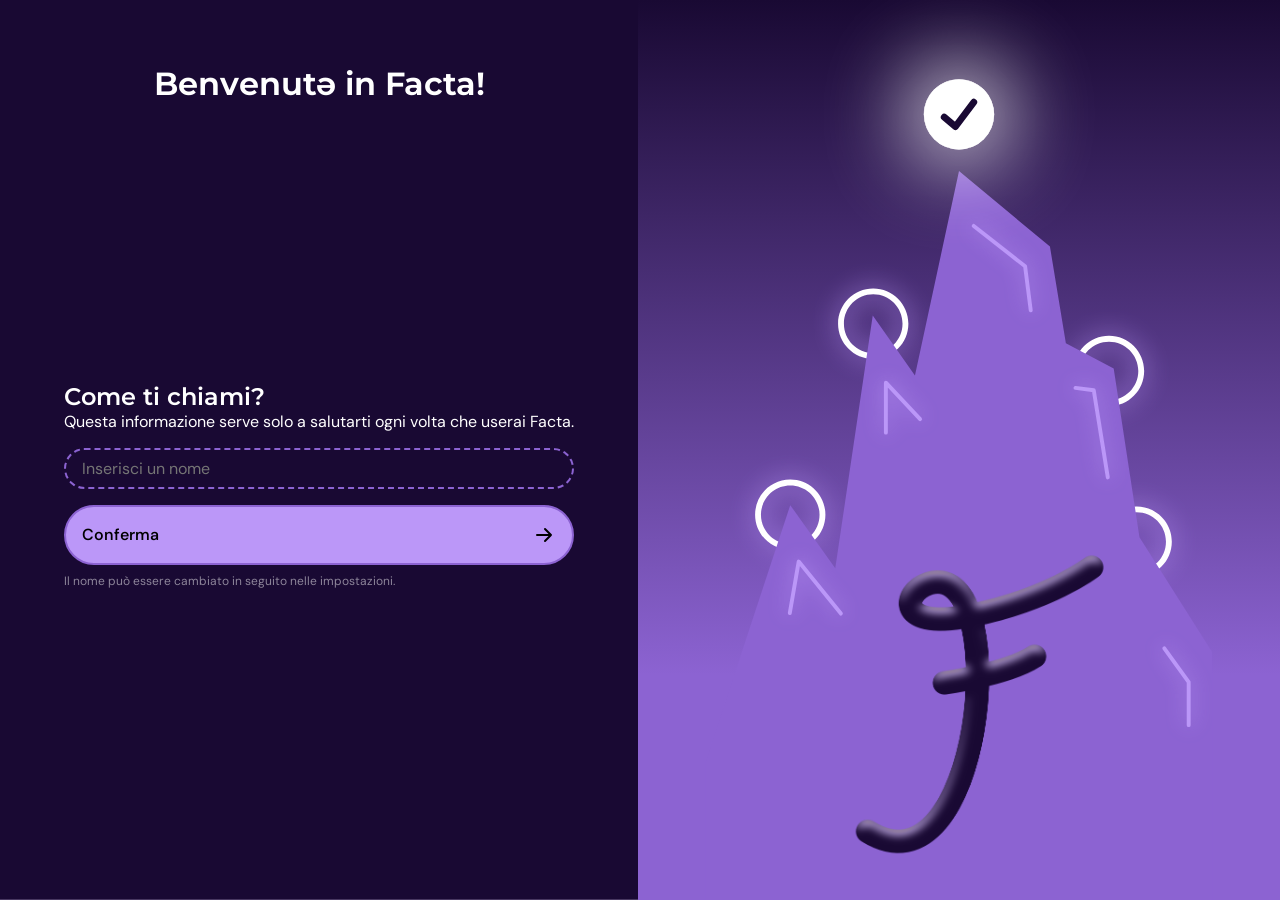
==== index.html @ 47127ba1 "refactor: reorganize buttons" ====
<!DOCTYPE html>
<html lang="it">
<head>
    <meta charset="UTF-8">
    <meta name="viewport" content="width=device-width, initial-scale=1.0">
    <title>Facta - Task</title>
    <link rel="stylesheet" href="style.css">
    <link rel="preconnect" href="https://fonts.googleapis.com">
    <link rel="preconnect" href="https://fonts.gstatic.com" crossorigin>
    <!--Montserrat-->
    <link href="https://fonts.googleapis.com/css2?family=Montserrat:ital,wght@0,100..900;1,100..900&family=Space+Mono:ital,wght@0,400;0,700;1,400;1,700&display=swap" rel="stylesheet">
    <!--DM Sans-->
    <link href="https://fonts.googleapis.com/css2?family=DM+Sans:ital,opsz,wght@0,9..40,100..1000;1,9..40,100..1000&family=Montserrat:ital,wght@0,100..900;1,100..900&family=Space+Mono:ital,wght@0,400;0,700;1,400;1,700&display=swap" rel="stylesheet">
</head>
<body id="indexPage">
    <div class="bar bar-top" id="barTop">
        <div id="greetEncourageDiv">
            <h1><span id="greeting">Se vedi questo testo qualcosa è andato storto :D</span><span id="name"></span>,</h1>
            <span id="encouragement">Comincia a completare le tue task!</span>
        </div>
    </div>

    <div class="main" id="taskView"></div>
    <div class="main" style="display: none; gap: 16px; padding-top: 32px;" id="emptyListView">
        <div class="box box-danger" style="background: linear-gradient(color-mix(in srgb, var(--danger) 25%, transparent), transparent);">
            <p>Le task vengono salvate localmente e non sono sincronizzate con altri dispositivi, nessuno può accedervi.</p>
            <p style="color: var(--danger); margin-top: -8px;">Cancellando la cronologia è possibile che i dati vengano eliminati.</p>
        </div>
        <div class="box box-empty">
            <p style="color: var(--accent);">Aggiungi una task per visualizzarla qui</p>
        </div>
    </div>

    <div class="bar bar-bottom" style="flex-direction: row;" id="barBottom">
        <button class="button button-primary" id="buttonTaskNew">
            <span>Aggiungi una task</span>
            <span style="display: flex;"><img src="assets/plus primary.svg" alt=""></span>
        </button>
        <div style="flex: 1; display: none; flex-direction: column;" id="inputTaskNewDiv">
            <input type="text" id="inputTaskNew" placeholder="Inserisci la task">
            <span class="text-info" style="color: var(--danger-accent); margin-top: 4px; display: none;" id="errorTaskEmpty">La task è vuota! Prova a scrivere qualcosa.</span>
        </div>
        <button class="button button-secondary" id="buttonSettings">
            <img src="assets/settings secondary.svg" alt="Apri le impostazioni">
        </button>
        <button class="button button-secondary" style="display: none;" id="buttonTaskCancel">
            <img src="assets/cancel secondary.svg" alt="Annulla inserimento task">
        </button>
    </div>

    <script src="taskStore.js"></script>
    <script src="index.js"></script>
</body>
</html>
---- style.css ----
/* -------------------------------- SECTIONS -------------------------------- */
/*     Tokens · Hover · Base · Layout · Task · Checkbox · Buttons · Input     */
/* -------------------------------------------------------------------------- */

* {
    margin: 0;
}

/* --------------------------------- TOKENS --------------------------------- */

:root {
    --bg:           #190933;
    --accent:       #8C63D2;
    --primary:      #BB97F8;
    --secondary:    #41305F;
    --surface:      #D3C1EB40;   /* transparent purple for dividers/highlights */
    --danger:       #E74244;     /* red for actions or messages that require consideration (dangerous/important) */
    --danger-accent:#CF2E30;
    --text:         #ffffff;
}



/* ---------------------------------- HOVER --------------------------------- */

@media (hover: hover) and (pointer: fine) {

    button:hover {
        opacity: 50%;
    }

    /* Scale up slightly instead of just dimming */
    .button-tertiary-text:hover, .button-tertiary-icon:hover {
        background-color: var(--surface);
    }

    .task-text:hover {
        padding: 8px;
        background-color: var(--surface);
    }

    .label-checkbox:hover {
        opacity: 50%;
        transform: scale(1.2);
    }

    .label-toggle:hover .input-slider::before {
        transform: scale(1.2);
    }

    .label-toggle:hover input:checked ~ .input-slider::before {
        transform: translateX(17px) scale(1.2);
    }

    a:hover {
        transform: scale(1.2);
    }
}



/* ---------------------------------- BASE ---------------------------------- */

body {
    height: 100dvh;
    margin: 0;
    display: flex;
    flex-direction: column;
    background-color: var(--bg);
    font-family: "DM Sans", sans-serif;
    font-size: 16px;
    color: var(--text);
}

footer {
    display: grid;
    grid-template-columns: 1fr 1fr;
    align-items: center;
    justify-content: space-between;
    padding: 32px;
    gap: 48px;
}

h1, h2, h3, h4, h5, h6 {
    font-family: "Montserrat", sans-serif;
    margin: 0;
}

h1 { font-weight: 650; }
h2 { font-weight: 600; }


.span-link {
    display: flex;
    align-items: center;
    justify-content: center;
}

a {
    display: flex;
    gap: 8px;
    text-decoration: none;
    color: var(--text);
    transition: ease 150ms;
}

.text-info {
    font-size: 12px;
    opacity: 50%;
}



/* --------------------------------- LAYOUT --------------------------------- */

.div-footer {
    display: flex;
    flex-direction: column;
    align-items: start;
    justify-content: center;
    gap: 16px;
}

/* Sticky header and footer bars shared by .bar-top and .bar-bottom */
.bar {
    position: sticky;
    z-index: 10;
    display: flex;
    flex-direction: column;
    align-items: start;
    background-color: var(--bg);
    transition: ease 300ms;
}

.bar-top {
    top: 0;
    padding: 16px 32px 16px 32px;
    border-bottom: 1px solid var(--surface);
}


.bar-bottom {
    bottom: 0;
    padding: 16px 32px 16px 32px;
    border-top: 1px solid var(--surface);
    gap: 8px;
}

/* Scrollable area between the two bars */
.main {
    display: flex;
    flex-direction: column;
    flex: 1;
    padding: 16px 32px 32px 32px;
}

/* box to show a message */
.box {
    display: flex;
    flex-direction: column;
    gap: 16px;
    border-radius: 16px;
    padding: 16px;
}

/* dashed red borders */
.box-danger {
    background-color: color-mix(in srgb, var(--danger) 25%, transparent);
    border: 2px solid var(--danger-accent);
    height: fit-content;
}

/* dashed borders */
.box-empty {
    background-image: url("data:image/svg+xml,%3csvg width='100%25' height='100%25' xmlns='http://www.w3.org/2000/svg'%3e%3crect width='100%25' height='100%25' fill='none' rx='16' ry='16' stroke='%238C63D2FF' stroke-width='3' stroke-dasharray='6%2c 12' stroke-dashoffset='0' stroke-linecap='square'/%3e%3c/svg%3e");
    flex: 1;
    align-items: center;
    justify-content: center;
}

.div-toggle {
    display: flex;
    justify-content: space-between;
    align-items: center;
    padding: 16px;
    font-weight: 550;
}

.illustration {
    display: flex;
    flex: 1;
    min-height: 0;
    padding: 0;
    transition: 300ms ease;
}

hr {
    height: 1px;
    border: none;
    background: var(--surface);
    width: 100%;
    color: var(--surface);
}



/* ---------------------------------- TASK ---------------------------------- */

/* Single task row */
.task {
    display: flex;
    padding-top: 16px;
    padding-bottom: 16px;
    gap: 8px;
    align-items: center;
    border-bottom: 1px solid var(--surface);
}

/* Tappable text — highlights on press, struck through when done */
.task-text {
    flex: 1;
    border-radius: 16px;
    cursor: pointer;
    transition: ease 150ms;
}

.task-text:active {
    padding: 8px;
    background-color: var(--surface);
    transform: scale(0.95);
}

.task:has(.task-checkbox:checked) .task-text {
    text-decoration: line-through;
    opacity: 50%;
}



/* -------------------------------- CHECKBOX -------------------------------- */

/* <label> wrapper that sizes the icon and handles press animation */
label {
    display: flex;
    align-items: center;
    cursor: pointer;
    transition: ease 150ms;
}

.label-toggle input:checked ~ .input-slider::before { transform: translateX(17px); background: var(--bg); }
.label-toggle input:checked ~ .input-slider         { background: white;                                }

.label-checkbox:active {
    transform: scale(0.9);
}

/* Native checkbox is hidden — state drives the SVG icons below */
input[type="checkbox"] {
    display: none;
}

.checkbox-icon.done                          { display: none;  }
.task-checkbox:checked ~ .checkbox-icon.todo { display: none;  }
.task-checkbox:checked ~ .checkbox-icon.done { display: block; }



/* --------------------------------- BUTTONS -------------------------------- */

/* Base — shared by all three variants */
.button {
    box-sizing: border-box;
    display: flex;
    justify-content: space-between;
    align-items: center;
    border-radius: 99px;
    border: 2px solid var(--accent);
    padding: 16px;
    cursor: pointer;
    transition: ease 75ms;
    user-select: none;
    font-family: inherit;
    font-size: inherit;
    font-weight: 550;
}

/* filled + border */
.button-primary {
    flex: 1;
    background-color: var(--primary);
    color: black;
}

/* border only, no background */
.button-secondary {
    width: fit-content;
    background-color: transparent;
}

.button-secondary:active {
    background-color: var(--secondary);
}

/* no border, no background */
.button-tertiary-text {
    background: transparent;
    border: none;
    color: var(--text);
    width: 100%;
}

/* icon-only */
.button-tertiary-icon {
    background: transparent;
    border: none;
    color: var(--text);
    padding: 8px;
    font: inherit;
}

button:active {
    opacity: 50%;
    transform: scale(0.95);
}

.button-tertiary-text:active, .button-tertiary-icon:active {
    background-color: var(--surface);
    transform: scale(0.95);
}



/* ---------------------------------- INPUT --------------------------------- */

input {
    box-sizing: border-box;
    width: 100%;
    border-radius: 99px;
    padding: 8px 16px 8px 16px;
    background: transparent;
    border: 2px dashed var(--accent);
    color: var(--text);
    font: inherit;
}

input:focus {
    outline: none;
    border: 2px solid var(--accent);
}

/* New-task input — hidden until the add button is tapped */
#inputTaskNew {
    flex: 1;
    padding: 16px;
    height: 60px;
}

.input-slider {
    position: relative;
    width: 38px;
    height: 21px;
    display: flex;
    border: 2px solid white;
    border-radius: 99px;
    transition: ease 150ms;
}

.input-slider::before {
    content: "";
    position: absolute;
    background: white;
    border-radius: 99px;
    top: 4px;
    left: 4px;
    width: 13px ;
    height: 13px ;
    transition: ease 150ms;
}



/* -------------------------------------------------------------------------- */
/*                               DESKTOP LAYOUT                               */
/* -------------------------------------------------------------------------- */

@media (min-width: 1000px) {

/* --------------------------------- Shared --------------------------------- */

.bar-top {
    padding: 32px;
}

/* ------------------------------ welcome.html ------------------------------ */

#welcomePage {
    flex-direction: row;
}

#welcomePage #barTop {
    padding: 64px;
    gap: 32px;
    align-items: center;
}

#welcomePage #barBottom {
    padding: 0;
    border: none;
    margin: auto;
    gap: 16px;
}

/* ------------------------------- index.html ------------------------------- */

#taskView {
    padding-right: 24%;
    padding-left: 24%;
}

#indexPage #barTop {
    flex-direction: row;
    justify-content: space-between;
}

#indexPage #barBottom {
    padding: 0;
    border: none;
    gap: 16px;
}

#emptyListView {
    padding-left: 24%;
    padding-right: 24%;
}

/* ------------------------------ settings.html ----------------------------- */

#settingsPage .main {
    padding-left: 24%;
    padding-right: 24%;
}

#settingsPage #barTop {
    flex-direction: row;
    justify-content: space-between;
    align-items: center;
}

#settingsPage #barBottom {
    padding: 0;
    border: none;
}

footer .div-footer { display: contents; }

/* Footer: one full-width row of six links, evenly spaced */
footer {
    display: flex;
    justify-content: space-between;
    align-items: center;
    padding: 32px;
}

/* Praxisum · Github · Youtube · Instagram · Discord · Email */
footer .div-footer:nth-child(1) a:nth-child(1) { order: 1; }
footer .div-footer:nth-child(1) a:nth-child(2) { order: 2; }
footer .div-footer:nth-child(1) a:nth-child(3) { order: 3; }
footer .div-footer:nth-child(2) a:nth-child(1) { order: 4; }
footer .div-footer:nth-child(2) a:nth-child(2) { order: 5; }
footer .div-footer:nth-child(2) a:nth-child(3) { order: 6; }

}
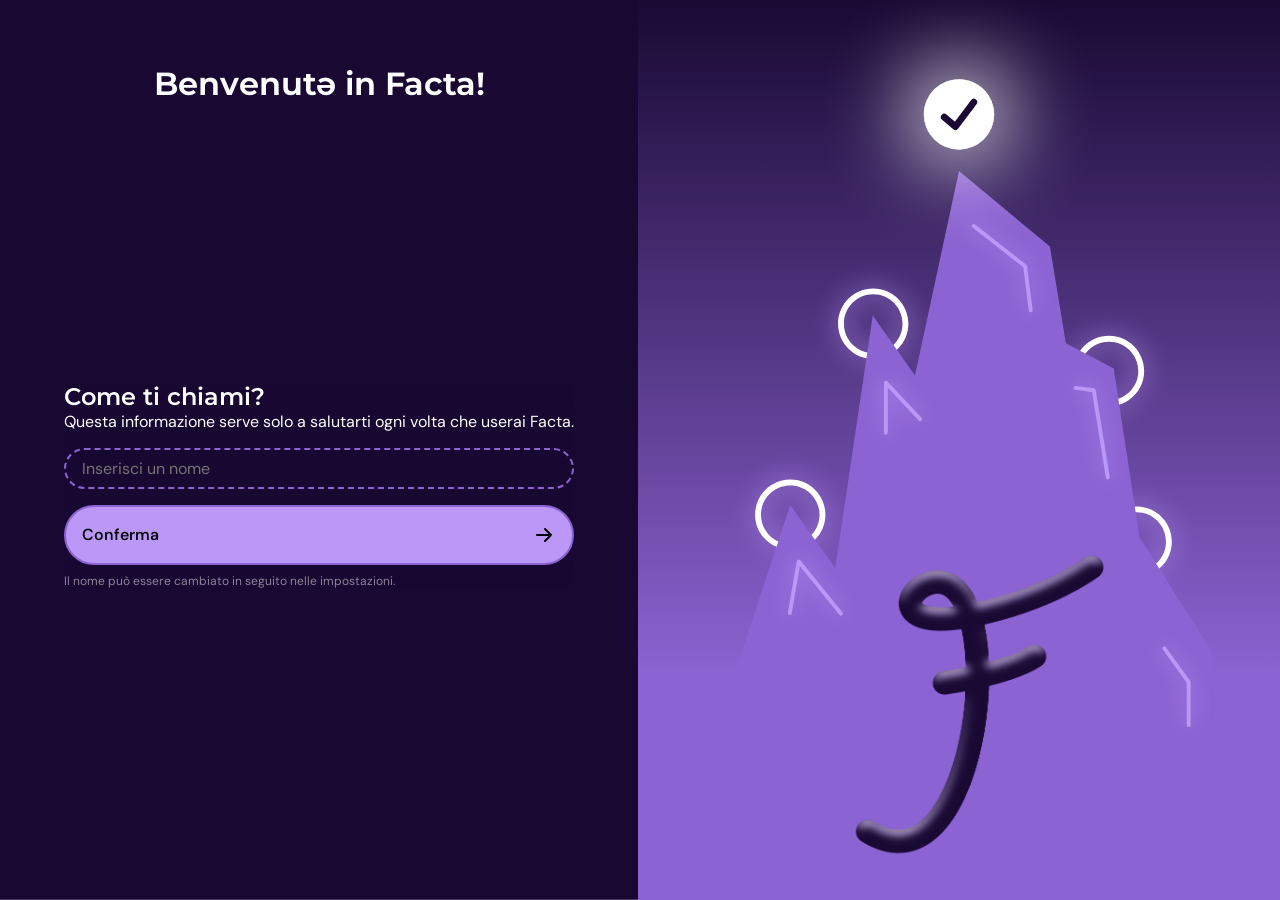
==== commit 77b49fe4: "feature: add enterKeyHint property to input fields" ====
--- a/index.html
+++ b/index.html
@@ -4,6 +4,11 @@
     <meta charset="UTF-8">
     <meta name="viewport" content="width=device-width, initial-scale=1.0">
     <title>Facta - Task</title>
+    <!-- Change the favicons' name every time i update is so the browser doesn't keep using the old one -->
+    <link rel="icon" href="facta favicon.svg" type="image/x-icon"/>
+    <!-- Favicon for apple/android (eg: homepage shortcuts) -->
+    <link rel="apple-touch-icon" href="facta alternate favicon.png">
+    <link rel="icon" type="image/png" href="facta alternate favicon.png">
     <link rel="stylesheet" href="style.css">
     <link rel="preconnect" href="https://fonts.googleapis.com">
     <link rel="preconnect" href="https://fonts.gstatic.com" crossorigin>
@@ -37,7 +42,7 @@
             <span style="display: flex;"><img src="assets/plus primary.svg" alt=""></span>
         </button>
         <div style="flex: 1; display: none; flex-direction: column;" id="inputTaskNewDiv">
-            <input type="text" id="inputTaskNew" placeholder="Inserisci la task">
+            <input type="text" id="inputTaskNew" placeholder="Inserisci la task" enterkeyhint="fatto">
             <span class="text-info" style="color: var(--danger-accent); margin-top: 4px; display: none;" id="errorTaskEmpty">La task è vuota! Prova a scrivere qualcosa.</span>
         </div>
         <button class="button button-secondary" id="buttonSettings">
--- a/style.css
+++ b/style.css
@@ -75,7 +75,7 @@
 footer {
     display: grid;
     grid-template-columns: 1fr 1fr;
-    align-items: center;
+    align-items: start;
     justify-content: space-between;
     padding: 32px;
     gap: 48px;
@@ -125,10 +125,11 @@
 .bar {
     position: sticky;
     z-index: 10;
+    backdrop-filter: blur(32px);
     display: flex;
     flex-direction: column;
     align-items: start;
-    background-color: var(--bg);
+    background-color: color-mix(in srgb, var(--bg) 50%, transparent);
     transition: ease 300ms;
 }
 
@@ -458,15 +459,14 @@
     display: flex;
     justify-content: space-between;
     align-items: center;
-    padding: 32px;
-}
-
-/* Praxisum · Github · Youtube · Instagram · Discord · Email */
+    padding-left: 24%;
+    padding-right: 24%;
+}
+
+/* Praxisum · Github · Youtube · Instagram · Email */
 footer .div-footer:nth-child(1) a:nth-child(1) { order: 1; }
 footer .div-footer:nth-child(1) a:nth-child(2) { order: 2; }
 footer .div-footer:nth-child(1) a:nth-child(3) { order: 3; }
 footer .div-footer:nth-child(2) a:nth-child(1) { order: 4; }
-footer .div-footer:nth-child(2) a:nth-child(2) { order: 5; }
 footer .div-footer:nth-child(2) a:nth-child(3) { order: 6; }
-
 }
